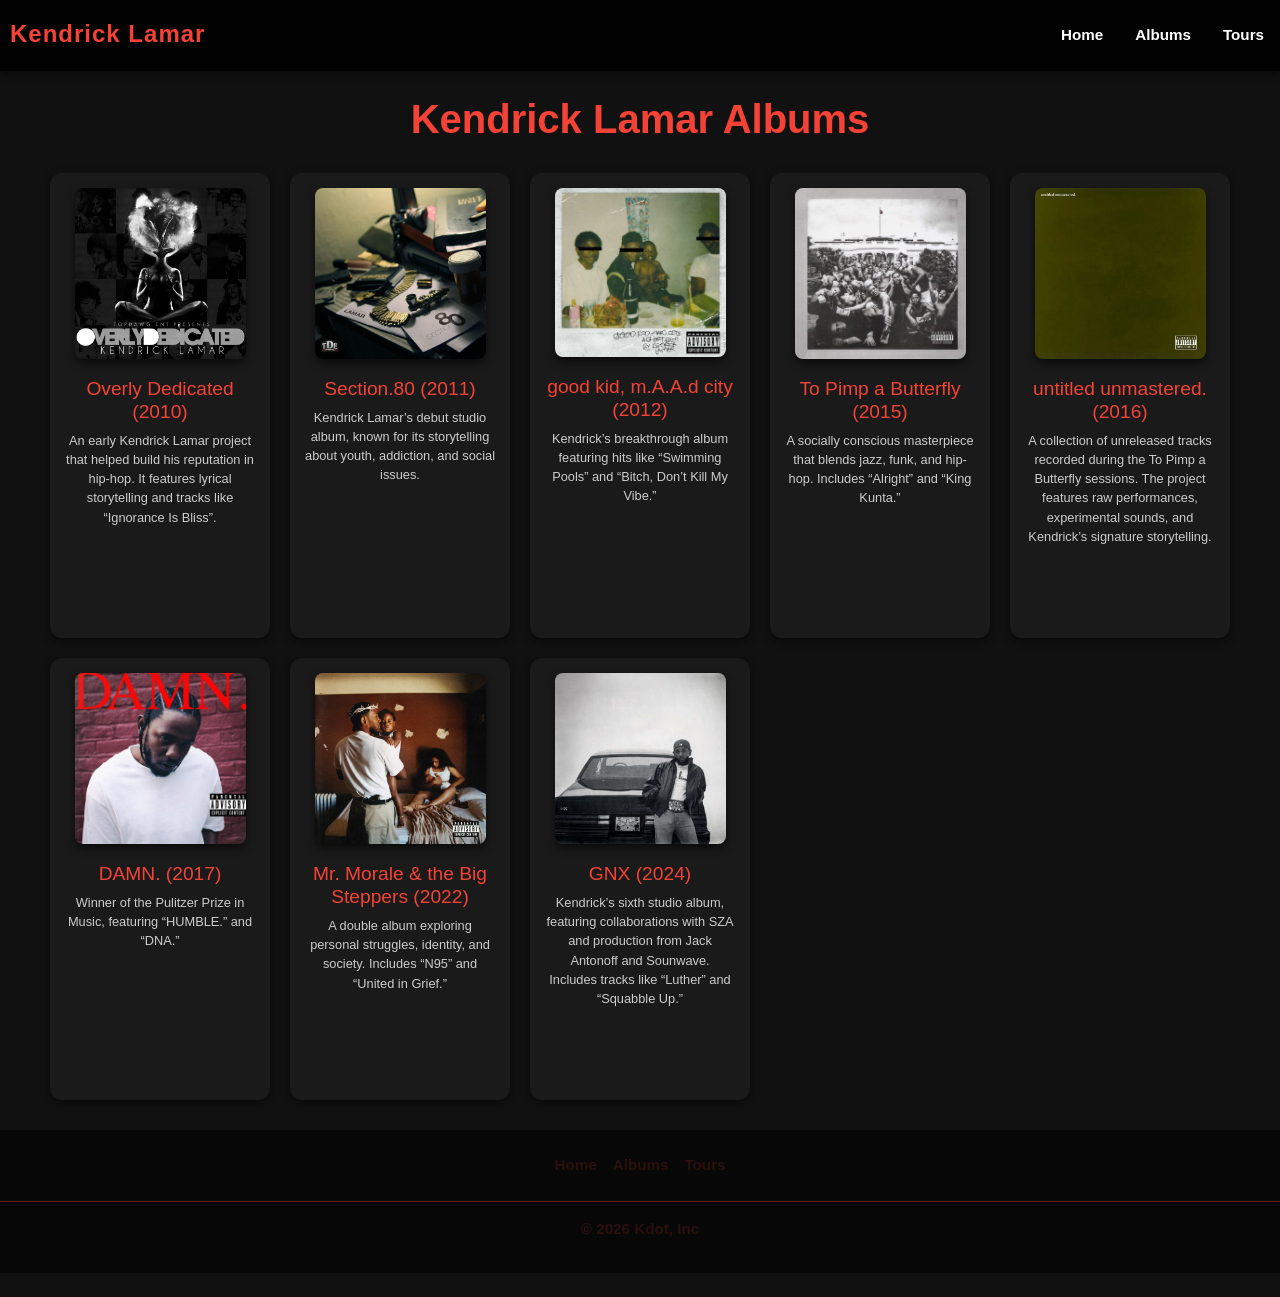
==== albums.html @ c659d058 "Add files via upload" ====
<!DOCTYPE html>
<html lang="en">

<head>
  <meta charset="UTF-8">
  <meta name="viewport" content="width=device-width, initial-scale=1.0">
  <link href="https://cdn.jsdelivr.net/npm/bootstrap@5.3.8/dist/css/bootstrap.min.css" rel="stylesheet"
    integrity="sha384-sRIl4kxILFvY47J16cr9ZwB07vP4J8+LH7qKQnuqkuIAvNWLzeN8tE5YBujZqJLB" crossorigin="anonymous">
  <link rel="stylesheet" href="style.css">
  <title>albums</title>
</head>

<body>
  <div class="nav-container">
    <header class="d-flex flex-wrap justify-content-center py-3 mb-4"> <a
        class="align-items-center mb-3 mb-md-0 me-md-auto link-body-emphasis text-decoration-none">
        <span class="logo">Kendrick Lamar</span> </a>
      <ul class="nav nav-pills">
        <li class="nav-item"><a href="index.html" class="nav-link">Home</a></li>
        <li class="nav-item"><a href="albums.html" class="nav-link">Albums</a></li>
        <li class="nav-item"><a href="tours.html" class="nav-link">Tours</a></li>
      </ul>
    </header>
  </div>

  <h1>Kendrick Lamar Albums</h1>

  <main>

    <div class="album-grid">

      <div class="album">
        <img src="od.jfif" alt="Overly Dedicated">
        <h2>Overly Dedicated (2010)</h2>
        <p>An early Kendrick Lamar project that helped build his reputation in hip-hop. It features lyrical storytelling
          and tracks like “Ignorance Is Bliss”.</p>
        <iframe data-testid="embed-iframe" style="border-radius:12px"
          src="https://open.spotify.com/embed/album/7MoLQ8vckhwBbQqEYQTYQC?utm_source=generator&theme=0" width="100%"
          height="352" frameBorder="0" allowfullscreen=""
          allow="autoplay; clipboard-write; encrypted-media; fullscreen; picture-in-picture" loading="lazy"></iframe>
      </div>

      <div class="album">
        <img src="sec80.jpg" alt="section 80">
        <h2>Section.80 (2011)</h2>
        <p>Kendrick Lamar’s debut studio album, known for its storytelling about youth, addiction, and social issues.</p>
        <iframe data-testid="embed-iframe" style="border-radius:12px"
          src="https://open.spotify.com/embed/album/1bkN9nIkkCnXeG4yitVS1J?utm_source=generator" width="100%"
          height="352" frameBorder="0" allowfullscreen=""
          allow="autoplay; clipboard-write; encrypted-media; fullscreen; picture-in-picture" loading="lazy"></iframe>
      </div>

      <div class="album">
        <img src="goodkid.jfif" alt="good kid, m.A.A.d city">
        <h2>good kid, m.A.A.d city (2012)</h2>
        <p>Kendrick’s breakthrough album featuring hits like “Swimming Pools” and “Bitch, Don’t Kill My Vibe.”</p>
        <iframe data-testid="embed-iframe" style="border-radius:12px"
          src="https://open.spotify.com/embed/track/74tLlkN3rgVzRqQJgPfink?utm_source=generator" width="50%"
          height="152" frameBorder="0" allowfullscreen=""
          allow="autoplay; clipboard-write; encrypted-media; fullscreen; picture-in-picture" loading="lazy"></iframe>
      </div>

      <div class="album">
        <img src="pimpb.jfif" alt="To Pimp a Butterfly">
        <h2>To Pimp a Butterfly (2015)</h2>
        <p>A socially conscious masterpiece that blends jazz, funk, and hip-hop. Includes “Alright” and “King
          Kunta.”
        </p>
        <iframe data-testid="embed-iframe" style="border-radius:12px"
          src="https://open.spotify.com/embed/track/3iVcZ5G6tvkXZkZKlMpIUs?utm_source=generator&theme=0" width="100%"
          height="152" frameBorder="0" allowfullscreen=""
          allow="autoplay; clipboard-write; encrypted-media; fullscreen; picture-in-picture" loading="lazy"></iframe>
      </div>

      <div class="album">
        <img src="uu.webp" alt="untitled unmastered">
        <h2>untitled unmastered. (2016)</h2>
        <p>A collection of unreleased tracks recorded during the To Pimp a Butterfly sessions. The project features raw
          performances, experimental sounds, and Kendrick’s signature storytelling.</p>
        <iframe data-testid="embed-iframe" style="border-radius:12px"
          src="https://open.spotify.com/embed/album/0kL3TYRsSXnu0iJvFO3rud?utm_source=generator" width="100%"
          height="352" frameBorder="0" allowfullscreen=""
          allow="autoplay; clipboard-write; encrypted-media; fullscreen; picture-in-picture" loading="lazy"></iframe>
      </div>

      <div class="album">
        <img src="dam.jfif" alt="DAMN.">
        <h2>DAMN. (2017)</h2>
        <p>Winner of the Pulitzer Prize in Music, featuring “HUMBLE.” and “DNA.”</p>
        <iframe src="https://open.spotify.com/embed/album/4eLPsYPBmXABThSJ821sqY" allow="encrypted-media"></iframe>
      </div>

      <div class="album">
        <img src="morale.jfif" alt="Mr. Morale & the Big Steppers">
        <h2>Mr. Morale & the Big Steppers (2022)</h2>
        <p>A double album exploring personal struggles, identity, and society. Includes “N95” and “United in Grief.”
        </p>
        <iframe src="https://open.spotify.com/embed/album/79ONNoS4M9tfIA1mYLBYVX" allow="encrypted-media"></iframe>
      </div>

      <div class="album">
        <img src="gnx.jfif" alt="GNX album cover">
        <h2>GNX (2024)</h2>
        <p>Kendrick’s sixth studio album, featuring collaborations with SZA and production from Jack Antonoff and
          Sounwave. Includes tracks like “Luther” and “Squabble Up.”</p>
        <iframe data-testid="embed-iframe" style="border-radius:12px"
          src="https://open.spotify.com/embed/album/0hvT3yIEysuuvkK73vgdcW?utm_source=generator" width="100%"
          height="352" frameBorder="0" allowfullscreen=""
          allow="autoplay; clipboard-write; encrypted-media; fullscreen; picture-in-picture" loading="lazy"></iframe>
      </div>
    </div>
  </main>



  <footer class="py-3 my-4">
    <ul class="nav justify-content-center border-bottom pb-3 mb-3">
      <li class="nav-item"><a href="index.html" class="nav-link px-2 text-body-secondary">Home</a></li>
      <li class="nav-item"><a href="albums.html" class="nav-link px-2 text-body-secondary">Albums</a></li>
      <li class="nav-item"><a href="tours.html" class="nav-link px-2 text-body-secondary">Tours</a></li>
    </ul>
    <p class="text-center text-body-secondary">© 2026 Kdot, Inc</p>
  </footer>


  <script src="https://cdn.jsdelivr.net/npm/bootstrap@5.3.8/dist/js/bootstrap.bundle.min.js"
    integrity="sha384-FKyoEForCGlyvwx9Hj09JcYn3nv7wiPVlz7YYwJrWVcXK/BmnVDxM+D2scQbITxI"
    crossorigin="anonymous"></script>
</body>

</html>
---- style.css ----
body {
  font-family: "Poppins", Arial, sans-serif;
  background-color: #111;
  color: #fff;
}

footer {
  margin: 0;
  text-emphasis-color: #f44336;
  background-color: #00000096;
  padding-bottom: 20px;
}

footer .border-bottom {
  border-color: #f4433666 !important;
}

footer .text-body-secondary {
  color: #f4433628 !important;
  text-decoration: none;
  font-weight: 600;
  font-size: 0.95rem;
  transition: color 0.3s, transform 0.2s;
}

footer .text-body-secondary:hover {
  color: #f44336;
  transform: translateY(-2px);
}

.nav-container {
  margin: 0;
}

.nav-item a:hover {
  color: #f44336;
  transform: translateY(-2px);
}

header {
  background: rgba(0, 0, 0, 0.85);
  backdrop-filter: blur(6px);
  box-shadow: 0 2px 8px rgba(0, 0, 0, 0.6);
}

.logo {
  font-size: 1.5rem;
  font-weight: bold;
  color: #f44336;
  letter-spacing: 1px;
  padding-left: 10px;
}

.nav-links {
  display: flex;
  gap: 30px;
}

.nav-item a {
  color: white;
  text-decoration: none;
  font-weight: 600;
  font-size: 0.95rem;
  transition: color 0.3s, transform 0.2s;
}

.nav-links a:hover {
  color: #f44336;
  transform: translateY(-2px);
}

.text {
  max-width: 520px;
  color: #ffffffc0;
}

p {
  color: rgba(255, 255, 255, 0.653);
}

h1 {
  text-align: center;
  font-size: 2.5rem;
  color: #f44336;
  margin-bottom: 25px;
  font-weight: bold;
}

img {
  width: 350px;
  border-radius: 20px;
  box-shadow: 0 4px 8px rgba(0, 0, 0, 0.6);
}

main {
  margin: 30px;
}


.album-grid {
  display: grid;
  grid-template-columns: repeat(auto-fit, minmax(220px, 1fr));
  gap: 20px;
  margin: 20px;
}

.album {
  background: #1a1a1a;
  padding: 15px;
  border-radius: 12px;
  box-shadow: 0 3px 8px rgba(0, 0, 0, 0.5);
  text-align: center;
}

.album img {
  max-width: 90%;
  border-radius: 8px;
  margin-bottom: 10px;
}

.album h2 {
  margin: 8px 0;
  font-size: 1.2rem;
  color: #f44336;
}

.album p {
  font-size: 0.8rem;
  color: #ccc;
  margin-bottom: 10px;
}

iframe {
  border-radius: 10px;
  width: 100%;
  height: 60px;
}

section>div {
  background: #1a1a1a;
  padding: 2px;
  border-radius: 12px;
  border: 2px solid #f44336;
  box-shadow: 0 3px 8px rgba(0, 0, 0, 0.5);

}

.tour-list {
  display: grid;
  grid-template-columns: repeat(auto-fit, minmax(200px, 1fr));
  gap: 15px;
}

.tour {
  background: #1a1a1a;
  padding: 12px;
  border-radius: 10px;
  font-size: 0.85rem;
  box-shadow: 0 3px 6px rgba(0, 0, 0, 0.4);
}

.tour h3 {
  margin: 0 0 5px;
  font-size: 1rem;
  color: #f44336;
}

.info {
  background: #1a1a1a;
  padding: 15px;
  border-radius: 10px;
  margin-top: 15px;
  font-size: 0.9rem;
}

.forda-tours p {
  font-size: 0.9rem;
}

.forda-tours h2 {
  text-decoration: underline;
}

.forda-tours>h3,
h4,
h2 {
  color: #f44336;

}

.end {
  text-align: center;
  margin-top: 25px;
  font-size: 1rem;
  color: #f44336;

}

.tour-list .tour img {
  width: 100%;
  height: auto;
  margin-bottom: 10px;
  border-radius: 8px;
}

#carouselExampleAutoplaying {
  max-width: 500px;
  margin: 20px auto;
}

#carouselExampleAutoplaying img {
  max-height: 300px;
  object-fit: cover;
}
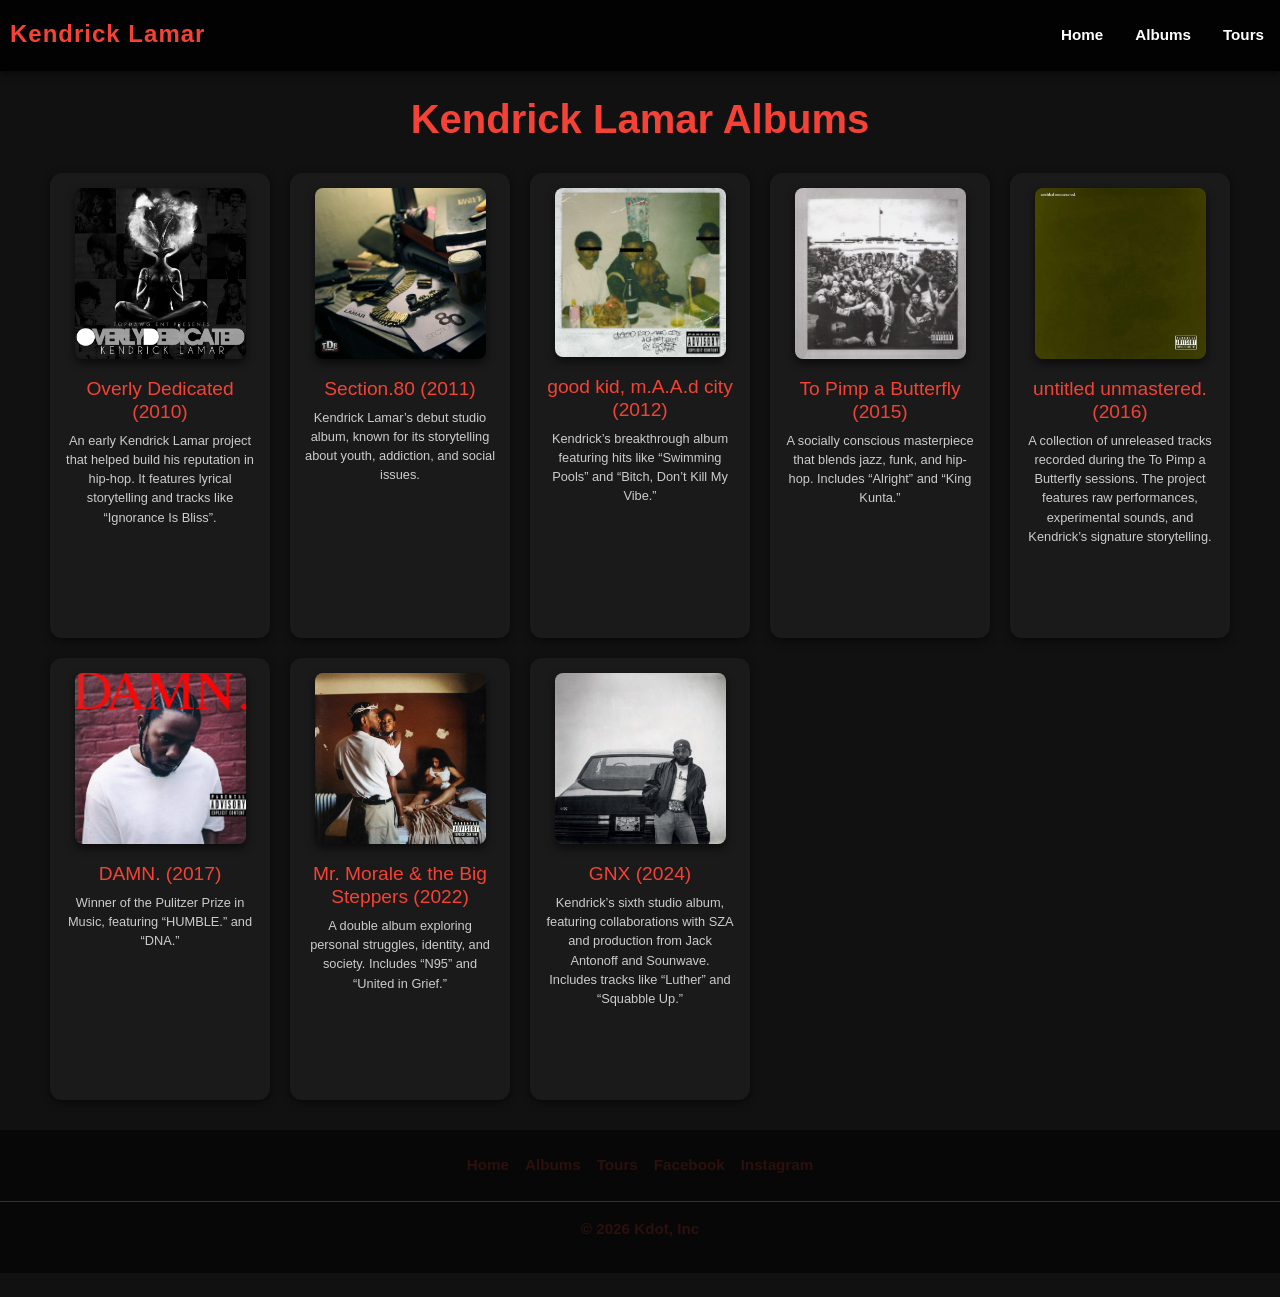
==== commit 4104dfe9: "Add files via upload" ====
--- a/albums.html
+++ b/albums.html
@@ -118,6 +118,8 @@
       <li class="nav-item"><a href="index.html" class="nav-link px-2 text-body-secondary">Home</a></li>
       <li class="nav-item"><a href="albums.html" class="nav-link px-2 text-body-secondary">Albums</a></li>
       <li class="nav-item"><a href="tours.html" class="nav-link px-2 text-body-secondary">Tours</a></li>
+      <li class="nav-item"><a href="https://www.facebook.com/hottestman.alive46" class="nav-link px-2 text-body-secondary">Facebook</a></li>
+            <li class="nav-item"><a href="https://www.instagram.com/_crzy.mf47/" class="nav-link px-2 text-body-secondary">Instagram</a></li>
     </ul>
     <p class="text-center text-body-secondary">© 2026 Kdot, Inc</p>
   </footer>
